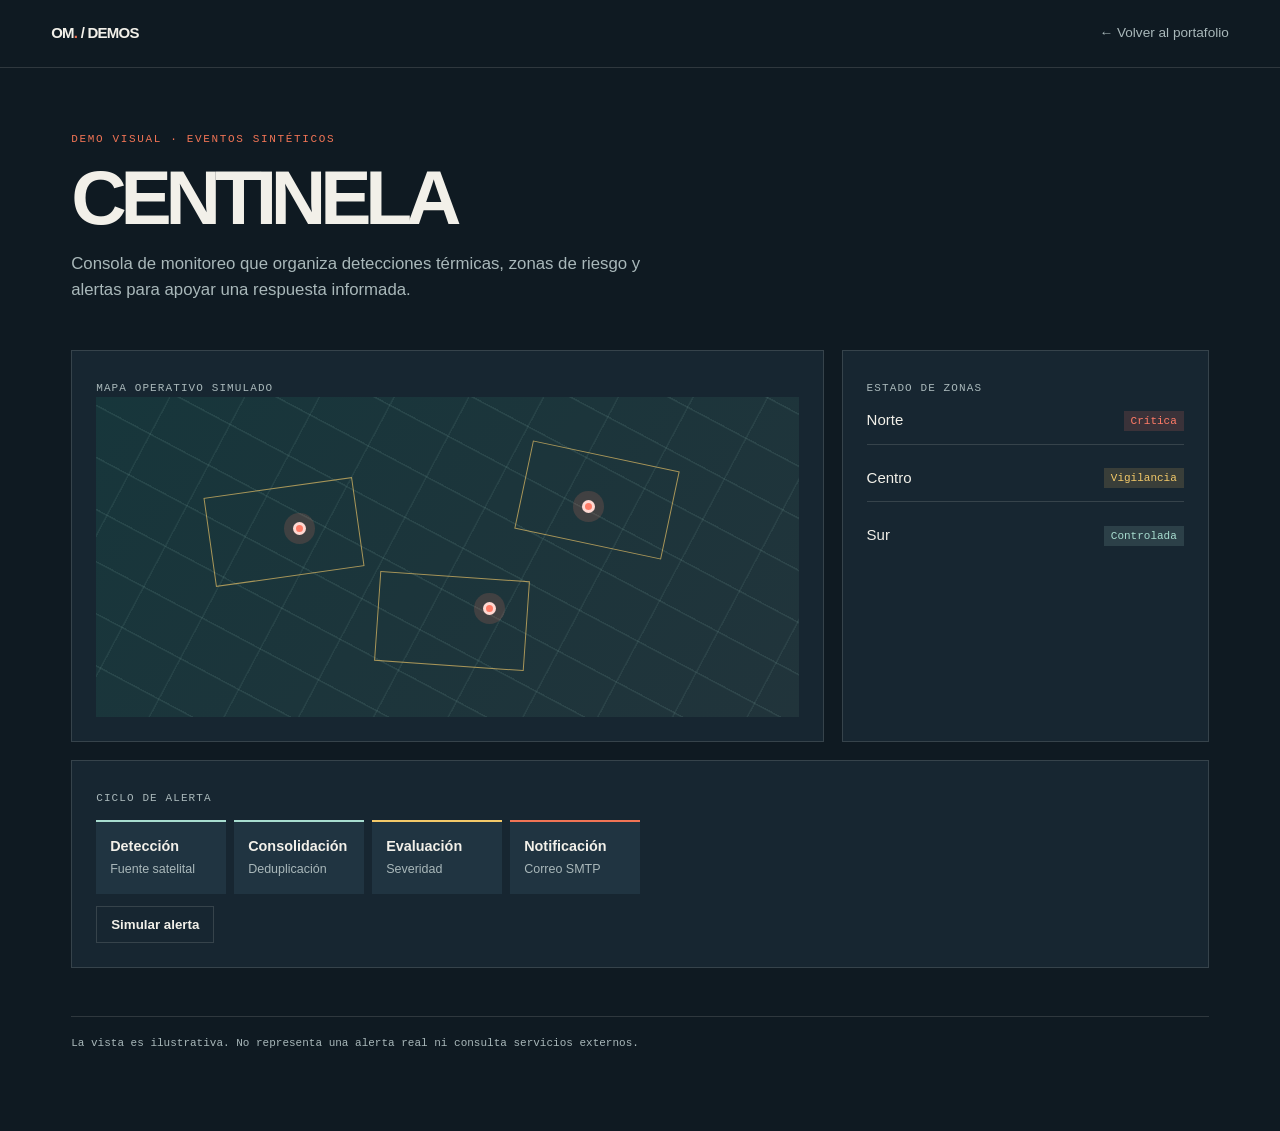
==== demos/centinela/index.html @ aed16ae1 "Add safe visual project demos" ====
<!doctype html><html lang="es"><head><meta charset="utf-8"><meta name="viewport" content="width=device-width,initial-scale=1"><title>CENTINELA | Demo visual</title><link rel="stylesheet" href="../demo.css"></head><body><div class="demo-shell"><header class="demo-top"><a class="demo-brand" href="../../index.html">OM<span>.</span> / DEMOS</a><a class="demo-back" href="../../index.html">← Volver al portafolio</a></header><main class="demo-main"><p class="demo-kicker">Demo visual · eventos sintéticos</p><h1 class="demo-title">CENTINELA</h1><p class="demo-intro">Consola de monitoreo que organiza detecciones térmicas, zonas de riesgo y alertas para apoyar una respuesta informada.</p><div class="demo-grid"><section class="demo-panel span-8"><span class="panel-label">Mapa operativo simulado</span><div class="map-sim"><div class="zone one"></div><div class="zone two"></div><div class="zone three"></div><i class="marker a"></i><i class="marker b"></i><i class="marker c"></i></div></section><section class="demo-panel span-4"><span class="panel-label">Estado de zonas</span><div class="list"><div class="list-row"><span>Norte</span><span class="badge danger">Crítica</span></div><div class="list-row"><span>Centro</span><span class="badge warn">Vigilancia</span></div><div class="list-row"><span>Sur</span><span class="badge">Controlada</span></div></div></section><section class="demo-panel span-12"><span class="panel-label">Ciclo de alerta</span><div class="pipeline"><div class="step"><strong>Detección</strong><small>Fuente satelital</small></div><div class="step"><strong>Consolidación</strong><small>Deduplicación</small></div><div class="step"><strong>Evaluación</strong><small>Severidad</small></div><div class="step"><strong>Notificación</strong><small>Correo SMTP</small></div></div><button class="demo-button secondary" onclick="alert('Demo visual: se mostraría un evento sintético, sin consultar NASA FIRMS.')">Simular alerta</button></section></div><footer class="demo-footer">La vista es ilustrativa. No representa una alerta real ni consulta servicios externos.</footer></main></div></body></html>
---- demos/demo.css ----
:root{--navy:#0f1a22;--panel:#172631;--panel2:#203441;--paper:#f2f0e9;--muted:#a9b8ba;--line:rgba(242,240,233,.14);--coral:#f17455;--mint:#a8ddd0;--yellow:#f3c969;--danger:#ff7b67}*{box-sizing:border-box}body{margin:0;background:var(--navy);color:var(--paper);font:15px/1.5 "Segoe UI",Arial,sans-serif}a{color:inherit;text-decoration:none}.demo-shell{min-height:100vh}.demo-top{align-items:center;border-bottom:1px solid var(--line);display:flex;gap:24px;justify-content:space-between;padding:22px clamp(20px,4vw,60px)}.demo-brand{font-weight:800;letter-spacing:-.05em}.demo-brand span{color:var(--coral)}.demo-back{color:var(--muted);font-size:.85rem}.demo-back:hover{color:var(--paper)}.demo-main{margin:auto;max-width:1240px;padding:54px clamp(20px,4vw,60px) 80px}.demo-kicker{color:var(--coral);font:11px Consolas,monospace;letter-spacing:.15em;text-transform:uppercase}.demo-title{font-size:clamp(2.4rem,6vw,5.6rem);letter-spacing:-.08em;line-height:.95;margin:16px 0 18px;max-width:800px}.demo-intro{color:var(--muted);font-size:1.05rem;max-width:600px}.demo-grid{display:grid;gap:18px;grid-template-columns:repeat(12,1fr);margin-top:48px}.demo-panel{background:var(--panel);border:1px solid var(--line);padding:24px}.span-4{grid-column:span 4}.span-5{grid-column:span 5}.span-7{grid-column:span 7}.span-8{grid-column:span 8}.span-12{grid-column:span 12}.panel-label{color:var(--muted);font:11px Consolas,monospace;letter-spacing:.1em;text-transform:uppercase}.panel-title{font-size:1.4rem;letter-spacing:-.04em;margin:8px 0 20px}.stat-row{display:flex;gap:12px;margin-top:20px}.stat{background:var(--panel2);flex:1;padding:16px}.stat strong{display:block;font-size:1.7rem;letter-spacing:-.06em}.stat small{color:var(--muted);font-size:.75rem}.list{display:grid;gap:10px}.list-row{align-items:center;border-bottom:1px solid var(--line);display:flex;gap:12px;justify-content:space-between;padding:12px 0}.list-row:last-child{border-bottom:0}.muted{color:var(--muted)}.badge{background:rgba(168,221,208,.14);color:var(--mint);font:11px Consolas,monospace;padding:4px 7px}.badge.warn{background:rgba(243,201,105,.15);color:var(--yellow)}.badge.danger{background:rgba(255,123,103,.15);color:var(--danger)}.demo-button{background:var(--coral);border:0;color:var(--navy);cursor:pointer;font-weight:800;padding:10px 14px}.demo-button.secondary{background:transparent;border:1px solid var(--line);color:var(--paper)}.demo-button:hover{filter:brightness(1.1)}.demo-footer{border-top:1px solid var(--line);color:var(--muted);font:11px Consolas,monospace;margin-top:48px;padding-top:20px}.map-sim{background:linear-gradient(135deg,#17363b,#21343b);min-height:320px;overflow:hidden;position:relative}.map-sim:before{background:repeating-linear-gradient(28deg,transparent 0 44px,rgba(168,221,208,.1) 45px 46px),repeating-linear-gradient(118deg,transparent 0 64px,rgba(168,221,208,.08) 65px 66px);content:"";inset:0;position:absolute}.zone{border:1px solid rgba(243,201,105,.65);height:90px;position:absolute;width:150px}.zone.one{left:16%;top:28%;transform:rotate(-8deg)}.zone.two{right:18%;top:18%;transform:rotate(12deg)}.zone.three{bottom:16%;left:40%;transform:rotate(4deg)}.marker{background:var(--danger);border:3px solid rgba(255,255,255,.7);border-radius:50%;box-shadow:0 0 0 9px rgba(255,123,103,.16);height:13px;position:absolute;width:13px}.marker.a{left:28%;top:39%}.marker.b{right:29%;top:32%}.marker.c{left:55%;top:64%}.table{border-collapse:collapse;width:100%}.table td,.table th{border-bottom:1px solid var(--line);padding:12px 8px;text-align:left}.table th{color:var(--muted);font:11px Consolas,monospace;text-transform:uppercase}.pipeline{display:flex;gap:8px;overflow:auto;padding:12px 0}.step{background:var(--panel2);border-top:2px solid var(--mint);min-width:130px;padding:14px}.step:nth-child(3){border-color:var(--yellow)}.step:nth-child(4){border-color:var(--coral)}.step strong{display:block;font-size:.9rem}.step small{color:var(--muted)}.reel-preview{align-items:center;background:#342941;display:flex;justify-content:center;min-height:320px}.reel-frame{background:linear-gradient(145deg,#f17455,#f3c969);color:var(--navy);height:250px;padding:22px;position:relative;width:145px}.reel-frame:after{border:1px solid rgba(15,26,34,.4);content:"";inset:10px;position:absolute}.reel-frame strong{bottom:28px;font-size:1.15rem;left:18px;line-height:1;position:absolute;right:18px;z-index:1}.reel-frame span{font:10px Consolas,monospace;position:relative;z-index:1}@media(max-width:800px){.demo-grid{display:block}.demo-panel{margin-bottom:18px}.stat-row{flex-wrap:wrap}.stat{min-width:42%}.demo-top{padding:18px 20px}}
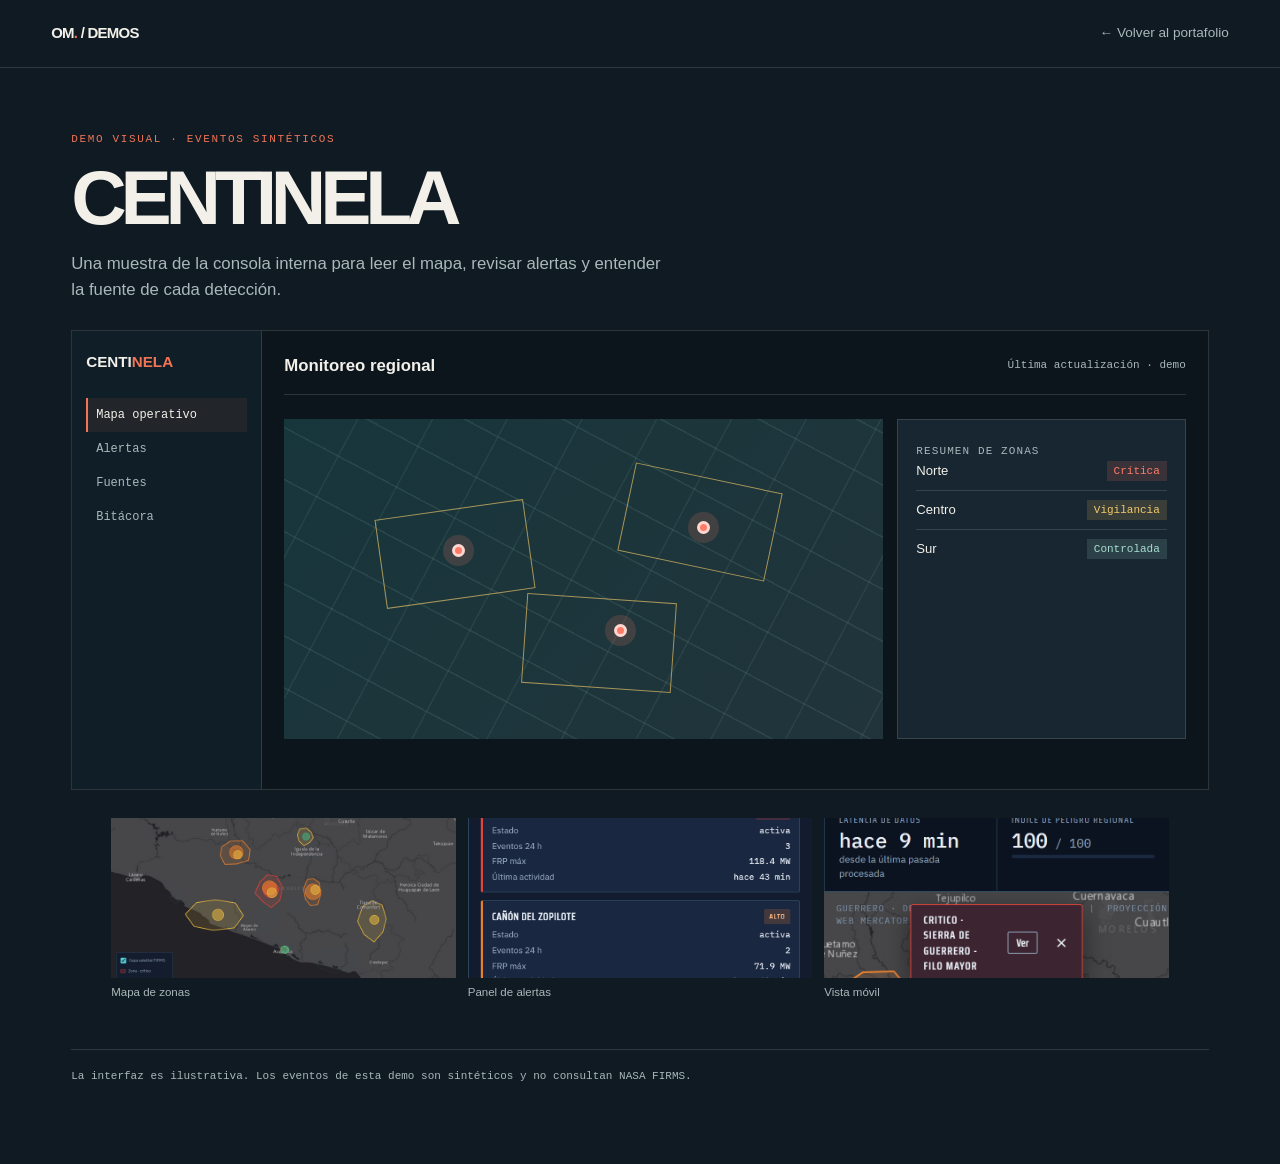
==== commit 1fdc0be0: "Add interactive visual project demos" ====
--- a/demos/centinela/index.html
+++ b/demos/centinela/index.html
@@ -1 +1 @@
-<!doctype html><html lang="es"><head><meta charset="utf-8"><meta name="viewport" content="width=device-width,initial-scale=1"><title>CENTINELA | Demo visual</title><link rel="stylesheet" href="../demo.css"></head><body><div class="demo-shell"><header class="demo-top"><a class="demo-brand" href="../../index.html">OM<span>.</span> / DEMOS</a><a class="demo-back" href="../../index.html">← Volver al portafolio</a></header><main class="demo-main"><p class="demo-kicker">Demo visual · eventos sintéticos</p><h1 class="demo-title">CENTINELA</h1><p class="demo-intro">Consola de monitoreo que organiza detecciones térmicas, zonas de riesgo y alertas para apoyar una respuesta informada.</p><div class="demo-grid"><section class="demo-panel span-8"><span class="panel-label">Mapa operativo simulado</span><div class="map-sim"><div class="zone one"></div><div class="zone two"></div><div class="zone three"></div><i class="marker a"></i><i class="marker b"></i><i class="marker c"></i></div></section><section class="demo-panel span-4"><span class="panel-label">Estado de zonas</span><div class="list"><div class="list-row"><span>Norte</span><span class="badge danger">Crítica</span></div><div class="list-row"><span>Centro</span><span class="badge warn">Vigilancia</span></div><div class="list-row"><span>Sur</span><span class="badge">Controlada</span></div></div></section><section class="demo-panel span-12"><span class="panel-label">Ciclo de alerta</span><div class="pipeline"><div class="step"><strong>Detección</strong><small>Fuente satelital</small></div><div class="step"><strong>Consolidación</strong><small>Deduplicación</small></div><div class="step"><strong>Evaluación</strong><small>Severidad</small></div><div class="step"><strong>Notificación</strong><small>Correo SMTP</small></div></div><button class="demo-button secondary" onclick="alert('Demo visual: se mostraría un evento sintético, sin consultar NASA FIRMS.')">Simular alerta</button></section></div><footer class="demo-footer">La vista es ilustrativa. No representa una alerta real ni consulta servicios externos.</footer></main></div></body></html>
+<!doctype html><html lang="es"><head><meta charset="utf-8"><meta name="viewport" content="width=device-width,initial-scale=1"><title>CENTINELA | Demo visual</title><link rel="stylesheet" href="../demo.css"><link rel="stylesheet" href="../internal.css"></head><body><div class="demo-shell"><header class="demo-top"><a class="demo-brand" href="../../index.html">OM<span>.</span> / DEMOS</a><a class="demo-back" href="../../index.html">← Volver al portafolio</a></header><main class="demo-main"><p class="demo-kicker">Demo visual · eventos sintéticos</p><h1 class="demo-title">CENTINELA</h1><p class="demo-intro">Una muestra de la consola interna para leer el mapa, revisar alertas y entender la fuente de cada detección.</p><div class="screen-shell"><aside class="screen-nav"><strong>CENTI<span>NELA</span></strong><button class="active" data-view="mapa">Mapa operativo</button><button data-view="alertas">Alertas</button><button data-view="fuentes">Fuentes</button><button data-view="bitacora">Bitácora</button></aside><section class="screen-content"><div class="screen-top"><h3>Monitoreo regional</h3><small>Última actualización · demo</small></div><div class="screen-view active" data-screen="mapa"><div class="screen-columns"><div class="map-sim"><div class="zone one"></div><div class="zone two"></div><div class="zone three"></div><i class="marker a"></i><i class="marker b"></i><i class="marker c"></i></div><div class="screen-box"><span class="panel-label">Resumen de zonas</span><div class="screen-list"><div><span>Norte</span><span class="badge danger">Crítica</span></div><div><span>Centro</span><span class="badge warn">Vigilancia</span></div><div><span>Sur</span><span class="badge">Controlada</span></div></div></div></div></div><div class="screen-view" data-screen="alertas"><div class="screen-box"><span class="panel-label">Ciclo de vida</span><h4>Alertas recientes</h4><table class="screen-table"><tr><th>Zona</th><th>Severidad</th><th>Estado</th><th>Edad</th></tr><tr><td>Norte</td><td>87 / 100</td><td><span class="badge danger">Activa</span></td><td>18 min</td></tr><tr><td>Centro</td><td>42 / 100</td><td><span class="badge warn">Vigilancia</span></td><td>41 min</td></tr><tr><td>Sur</td><td>21 / 100</td><td><span class="badge">Controlada</span></td><td>6 h</td></tr></table></div></div><div class="screen-view" data-screen="fuentes"><div class="screen-box"><span class="panel-label">Ingesta simulada</span><h4>Fuentes satelitales</h4><div class="mini-grid"><div class="mini-card mint"><span class="panel-label">VIIRS</span><strong>18</strong><p>detecciones</p></div><div class="mini-card accent"><span class="panel-label">MODIS</span><strong>07</strong><p>detecciones</p></div><div class="mini-card yellow"><span class="panel-label">Latencia</span><strong>3 h</strong><p>referencia típica</p></div></div></div></div><div class="screen-view" data-screen="bitacora"><div class="screen-box"><span class="panel-label">Trazabilidad</span><h4>Eventos de operación</h4><div class="screen-list"><div><span>Ingesta completada</span><span class="muted">hace 8 min</span></div><div><span>Alerta alta notificada</span><span class="muted">hace 18 min</span></div><div><span>Zona actualizada</span><span class="muted">hace 41 min</span></div></div></div></div></section></div><figure class="gallery"><div><img src="../../assets/capturas/mapa-zonas.png" alt="Captura pública del mapa de zonas"><figcaption>Mapa de zonas</figcaption></div><div><img src="../../assets/capturas/panel-alertas.png" alt="Captura pública del panel de alertas"><figcaption>Panel de alertas</figcaption></div><div><img src="../../assets/capturas/movil.png" alt="Captura pública de la vista móvil"><figcaption>Vista móvil</figcaption></div></figure><footer class="demo-footer">La interfaz es ilustrativa. Los eventos de esta demo son sintéticos y no consultan NASA FIRMS.</footer></main></div><script src="../demo-ui.js"></script></body></html>
--- a/demos/internal.css
+++ b/demos/internal.css
@@ -0,0 +1 @@
+.screen-shell{background:#0c151c;border:1px solid var(--line);display:grid;grid-template-columns:190px minmax(0,1fr);margin-top:28px;min-height:460px;overflow:hidden}.screen-nav{background:#101e27;border-right:1px solid var(--line);padding:20px 14px}.screen-nav strong{display:block;font-size:.95rem;margin-bottom:24px}.screen-nav strong span{color:var(--coral)}.screen-nav button{background:transparent;border:0;border-left:2px solid transparent;color:var(--muted);cursor:pointer;display:block;font:12px Consolas,monospace;padding:10px 8px;text-align:left;width:100%}.screen-nav button:hover,.screen-nav button.active{background:rgba(241,116,85,.08);border-left-color:var(--coral);color:var(--paper)}.screen-content{padding:22px}.screen-top{align-items:center;border-bottom:1px solid var(--line);display:flex;justify-content:space-between;padding-bottom:16px}.screen-top h3{font-size:1.05rem;margin:0}.screen-top small{color:var(--muted);font:11px Consolas,monospace}.screen-view{display:none;padding-top:24px}.screen-view.active{display:block}.mini-grid{display:grid;gap:12px;grid-template-columns:repeat(3,1fr)}.mini-card{background:var(--panel);border:1px solid var(--line);padding:17px}.mini-card strong{display:block;font-size:1.55rem;letter-spacing:-.06em;margin-top:5px}.mini-card p{color:var(--muted);font-size:.75rem;margin:4px 0 0}.mini-card.accent{border-top:2px solid var(--coral)}.mini-card.mint{border-top:2px solid var(--mint)}.mini-card.yellow{border-top:2px solid var(--yellow)}.screen-columns{display:grid;gap:14px;grid-template-columns:1.35fr .65fr}.screen-box{background:var(--panel);border:1px solid var(--line);padding:18px}.screen-box h4{font-size:.98rem;margin:0 0 14px}.screen-list{display:grid;gap:9px}.screen-list div{align-items:center;border-bottom:1px solid var(--line);display:flex;font-size:.82rem;justify-content:space-between;padding-bottom:9px}.screen-list div:last-child{border-bottom:0;padding-bottom:0}.screen-table{border-collapse:collapse;font-size:.78rem;width:100%}.screen-table td,.screen-table th{border-bottom:1px solid var(--line);padding:10px 5px;text-align:left}.screen-table th{color:var(--muted);font:10px Consolas,monospace;text-transform:uppercase}.form-sim{display:grid;gap:12px;grid-template-columns:1fr 1fr}.field{background:#0f1a22;border:1px solid var(--line);color:var(--muted);padding:12px}.field.full{grid-column:1/-1}.receipt{background:#f2f0e9;color:#101820;margin:auto;max-width:320px;padding:24px}.receipt h4{border-bottom:1px solid #101820;font-size:1rem;margin:0 0 14px;padding-bottom:10px}.receipt p{font-size:.73rem;margin:6px 0}.receipt .total{border-top:1px solid #101820;font-weight:800;margin-top:18px;padding-top:10px}.gallery{display:grid;gap:12px;grid-template-columns:repeat(3,1fr);margin-top:28px}.gallery img{display:block;height:160px;object-fit:cover;width:100%}.gallery figcaption{color:var(--muted);font-size:.72rem;margin-top:6px}.timeline{display:grid;gap:8px}.timeline-row{align-items:center;background:var(--panel2);display:grid;gap:12px;grid-template-columns:90px 1fr 90px;padding:12px}.timeline-row span{color:var(--muted);font:11px Consolas,monospace}.progress{background:#0e181f;height:8px}.progress i{background:var(--coral);display:block;height:100%;width:76%}@media(max-width:800px){.screen-shell{display:block}.screen-nav{border-bottom:1px solid var(--line);border-right:0;display:flex;gap:4px;overflow:auto}.screen-nav strong{display:none}.screen-nav button{min-width:max-content}.screen-content{padding:16px}.mini-grid,.screen-columns,.form-sim,.gallery{grid-template-columns:1fr}.field.full{grid-column:auto}.timeline-row{grid-template-columns:1fr}.screen-view{padding-top:18px}}
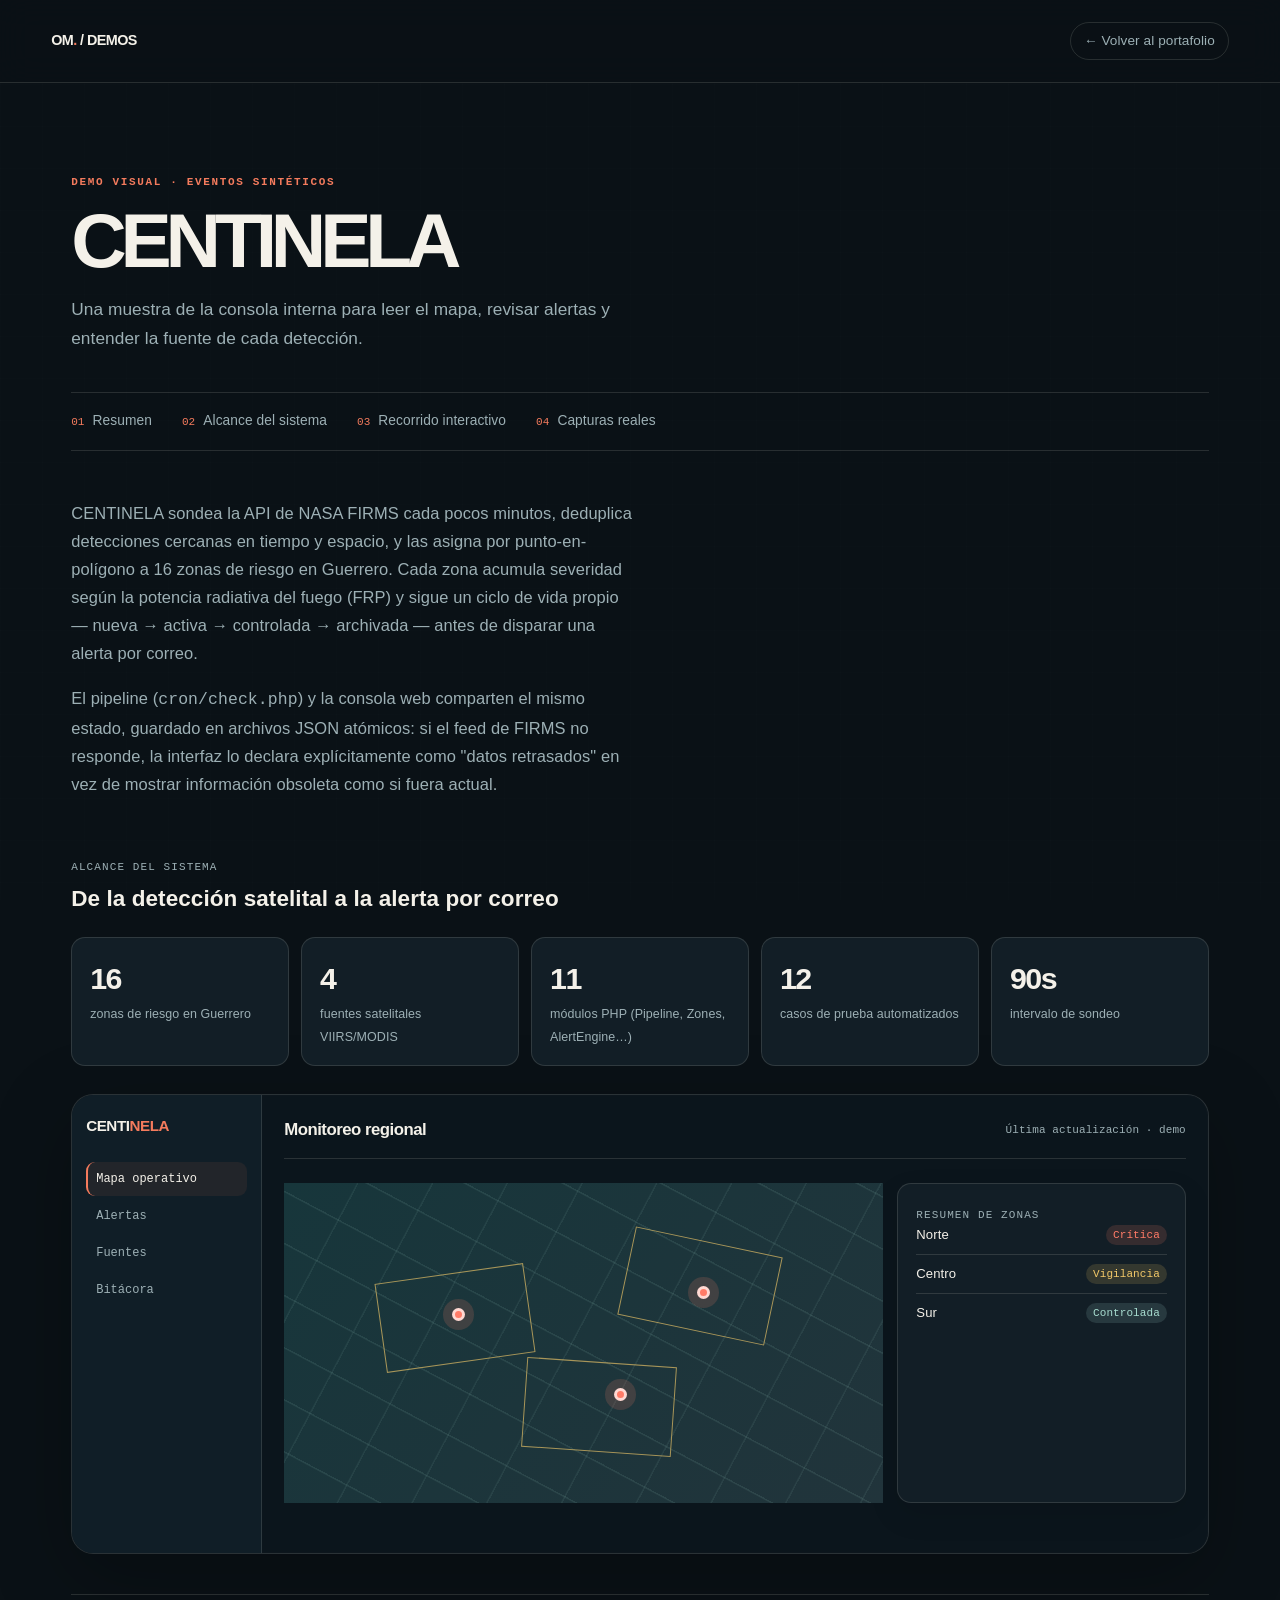
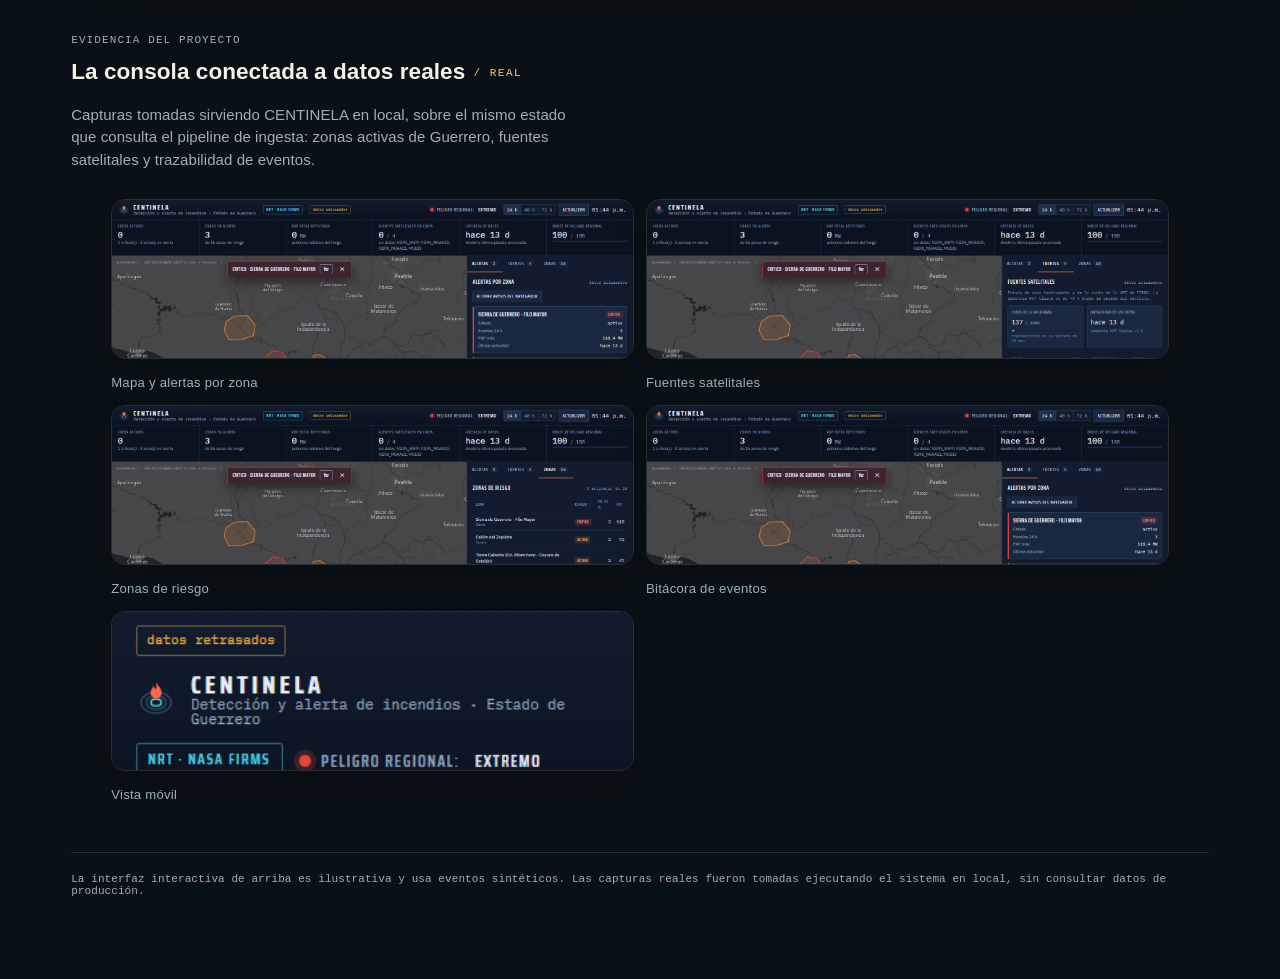
==== commit 8ba993e4: "Agrega capturas reales, indices y alcance a las demos Capturas reales de UTyPCB, Control de pagos y " ====
--- a/demos/centinela/index.html
+++ b/demos/centinela/index.html
@@ -1 +1,39 @@
-<!doctype html><html lang="es"><head><meta charset="utf-8"><meta name="viewport" content="width=device-width,initial-scale=1"><title>CENTINELA | Demo visual</title><link rel="stylesheet" href="../demo.css"><link rel="stylesheet" href="../internal.css"></head><body><div class="demo-shell"><header class="demo-top"><a class="demo-brand" href="../../index.html">OM<span>.</span> / DEMOS</a><a class="demo-back" href="../../index.html">← Volver al portafolio</a></header><main class="demo-main"><p class="demo-kicker">Demo visual · eventos sintéticos</p><h1 class="demo-title">CENTINELA</h1><p class="demo-intro">Una muestra de la consola interna para leer el mapa, revisar alertas y entender la fuente de cada detección.</p><div class="screen-shell"><aside class="screen-nav"><strong>CENTI<span>NELA</span></strong><button class="active" data-view="mapa">Mapa operativo</button><button data-view="alertas">Alertas</button><button data-view="fuentes">Fuentes</button><button data-view="bitacora">Bitácora</button></aside><section class="screen-content"><div class="screen-top"><h3>Monitoreo regional</h3><small>Última actualización · demo</small></div><div class="screen-view active" data-screen="mapa"><div class="screen-columns"><div class="map-sim"><div class="zone one"></div><div class="zone two"></div><div class="zone three"></div><i class="marker a"></i><i class="marker b"></i><i class="marker c"></i></div><div class="screen-box"><span class="panel-label">Resumen de zonas</span><div class="screen-list"><div><span>Norte</span><span class="badge danger">Crítica</span></div><div><span>Centro</span><span class="badge warn">Vigilancia</span></div><div><span>Sur</span><span class="badge">Controlada</span></div></div></div></div></div><div class="screen-view" data-screen="alertas"><div class="screen-box"><span class="panel-label">Ciclo de vida</span><h4>Alertas recientes</h4><table class="screen-table"><tr><th>Zona</th><th>Severidad</th><th>Estado</th><th>Edad</th></tr><tr><td>Norte</td><td>87 / 100</td><td><span class="badge danger">Activa</span></td><td>18 min</td></tr><tr><td>Centro</td><td>42 / 100</td><td><span class="badge warn">Vigilancia</span></td><td>41 min</td></tr><tr><td>Sur</td><td>21 / 100</td><td><span class="badge">Controlada</span></td><td>6 h</td></tr></table></div></div><div class="screen-view" data-screen="fuentes"><div class="screen-box"><span class="panel-label">Ingesta simulada</span><h4>Fuentes satelitales</h4><div class="mini-grid"><div class="mini-card mint"><span class="panel-label">VIIRS</span><strong>18</strong><p>detecciones</p></div><div class="mini-card accent"><span class="panel-label">MODIS</span><strong>07</strong><p>detecciones</p></div><div class="mini-card yellow"><span class="panel-label">Latencia</span><strong>3 h</strong><p>referencia típica</p></div></div></div></div><div class="screen-view" data-screen="bitacora"><div class="screen-box"><span class="panel-label">Trazabilidad</span><h4>Eventos de operación</h4><div class="screen-list"><div><span>Ingesta completada</span><span class="muted">hace 8 min</span></div><div><span>Alerta alta notificada</span><span class="muted">hace 18 min</span></div><div><span>Zona actualizada</span><span class="muted">hace 41 min</span></div></div></div></div></section></div><figure class="gallery"><div><img src="../../assets/capturas/mapa-zonas.png" alt="Captura pública del mapa de zonas"><figcaption>Mapa de zonas</figcaption></div><div><img src="../../assets/capturas/panel-alertas.png" alt="Captura pública del panel de alertas"><figcaption>Panel de alertas</figcaption></div><div><img src="../../assets/capturas/movil.png" alt="Captura pública de la vista móvil"><figcaption>Vista móvil</figcaption></div></figure><footer class="demo-footer">La interfaz es ilustrativa. Los eventos de esta demo son sintéticos y no consultan NASA FIRMS.</footer></main></div><script src="../demo-ui.js"></script></body></html>
+<!doctype html><html lang="es"><head><meta charset="utf-8"><meta name="viewport" content="width=device-width,initial-scale=1"><title>CENTINELA | Demo visual</title><link rel="stylesheet" href="../demo.css"><link rel="stylesheet" href="../internal.css"></head><body><div class="demo-shell"><header class="demo-top"><a class="demo-brand" href="../../index.html">OM<span>.</span> / DEMOS</a><a class="demo-back" href="../../index.html">← Volver al portafolio</a></header><main class="demo-main"><p class="demo-kicker">Demo visual · eventos sintéticos</p><h1 class="demo-title">CENTINELA</h1><p class="demo-intro">Una muestra de la consola interna para leer el mapa, revisar alertas y entender la fuente de cada detección.</p>
+
+<nav class="toc" aria-label="Contenido de esta demo">
+  <a href="#resumen"><span>01</span>Resumen</a>
+  <a href="#alcance"><span>02</span>Alcance del sistema</a>
+  <a href="#interactivo"><span>03</span>Recorrido interactivo</a>
+  <a href="#capturas-reales"><span>04</span>Capturas reales</a>
+</nav>
+
+<section id="resumen" class="brief-section">
+  <p>CENTINELA sondea la API de NASA FIRMS cada pocos minutos, deduplica detecciones cercanas en tiempo y espacio, y las asigna por punto-en-polígono a 16 zonas de riesgo en Guerrero. Cada zona acumula severidad según la potencia radiativa del fuego (FRP) y sigue un ciclo de vida propio — nueva → activa → controlada → archivada — antes de disparar una alerta por correo.</p>
+  <p>El pipeline (<code>cron/check.php</code>) y la consola web comparten el mismo estado, guardado en archivos JSON atómicos: si el feed de FIRMS no responde, la interfaz lo declara explícitamente como "datos retrasados" en vez de mostrar información obsoleta como si fuera actual.</p>
+</section>
+
+<section id="alcance" class="scale-section">
+  <div class="evidence-heading"><span class="panel-label">Alcance del sistema</span><h2>De la detección satelital a la alerta por correo</h2></div>
+  <div class="scale-grid">
+    <div class="stat"><strong>16</strong><small>zonas de riesgo en Guerrero</small></div>
+    <div class="stat"><strong>4</strong><small>fuentes satelitales VIIRS/MODIS</small></div>
+    <div class="stat"><strong>11</strong><small>módulos PHP (Pipeline, Zones, AlertEngine…)</small></div>
+    <div class="stat"><strong>12</strong><small>casos de prueba automatizados</small></div>
+    <div class="stat"><strong>90s</strong><small>intervalo de sondeo</small></div>
+  </div>
+</section>
+
+<section id="interactivo"><div class="screen-shell"><aside class="screen-nav"><strong>CENTI<span>NELA</span></strong><button class="active" data-view="mapa">Mapa operativo</button><button data-view="alertas">Alertas</button><button data-view="fuentes">Fuentes</button><button data-view="bitacora">Bitácora</button></aside><section class="screen-content"><div class="screen-top"><h3>Monitoreo regional</h3><small>Última actualización · demo</small></div><div class="screen-view active" data-screen="mapa"><div class="screen-columns"><div class="map-sim"><div class="zone one"></div><div class="zone two"></div><div class="zone three"></div><i class="marker a"></i><i class="marker b"></i><i class="marker c"></i></div><div class="screen-box"><span class="panel-label">Resumen de zonas</span><div class="screen-list"><div><span>Norte</span><span class="badge danger">Crítica</span></div><div><span>Centro</span><span class="badge warn">Vigilancia</span></div><div><span>Sur</span><span class="badge">Controlada</span></div></div></div></div></div><div class="screen-view" data-screen="alertas"><div class="screen-box"><span class="panel-label">Ciclo de vida</span><h4>Alertas recientes</h4><table class="screen-table"><tr><th>Zona</th><th>Severidad</th><th>Estado</th><th>Edad</th></tr><tr><td>Norte</td><td>87 / 100</td><td><span class="badge danger">Activa</span></td><td>18 min</td></tr><tr><td>Centro</td><td>42 / 100</td><td><span class="badge warn">Vigilancia</span></td><td>41 min</td></tr><tr><td>Sur</td><td>21 / 100</td><td><span class="badge">Controlada</span></td><td>6 h</td></tr></table></div></div><div class="screen-view" data-screen="fuentes"><div class="screen-box"><span class="panel-label">Ingesta simulada</span><h4>Fuentes satelitales</h4><div class="mini-grid"><div class="mini-card mint"><span class="panel-label">VIIRS</span><strong>18</strong><p>detecciones</p></div><div class="mini-card accent"><span class="panel-label">MODIS</span><strong>07</strong><p>detecciones</p></div><div class="mini-card yellow"><span class="panel-label">Latencia</span><strong>3 h</strong><p>referencia típica</p></div></div></div></div><div class="screen-view" data-screen="bitacora"><div class="screen-box"><span class="panel-label">Trazabilidad</span><h4>Eventos de operación</h4><div class="screen-list"><div><span>Ingesta completada</span><span class="muted">hace 8 min</span></div><div><span>Alerta alta notificada</span><span class="muted">hace 18 min</span></div><div><span>Zona actualizada</span><span class="muted">hace 41 min</span></div></div></div></div></section></div></section>
+
+<section id="capturas-reales" class="evidence-section real-evidence">
+  <div class="evidence-heading"><span class="panel-label">Evidencia del proyecto</span><h2>La consola conectada a datos reales</h2><p>Capturas tomadas sirviendo CENTINELA en local, sobre el mismo estado que consulta el pipeline de ingesta: zonas activas de Guerrero, fuentes satelitales y trazabilidad de eventos.</p></div>
+  <figure class="gallery gallery-wide">
+    <div><img src="../../assets/capturas/centinela-real/01-mapa-alertas.png" alt="Mapa operativo real con zonas activas en Guerrero"><figcaption>Mapa y alertas por zona</figcaption></div>
+    <div><img src="../../assets/capturas/centinela-real/02-fuentes.png" alt="Estado real de las fuentes satelitales VIIRS y MODIS"><figcaption>Fuentes satelitales</figcaption></div>
+    <div><img src="../../assets/capturas/centinela-real/03-zonas.png" alt="Listado real de las 16 zonas de riesgo"><figcaption>Zonas de riesgo</figcaption></div>
+    <div><img src="../../assets/capturas/centinela-real/04-bitacora.png" alt="Bitácora real de eventos del sistema"><figcaption>Bitácora de eventos</figcaption></div>
+    <div><img src="../../assets/capturas/centinela-real/05-movil.png" alt="Vista móvil real de CENTINELA"><figcaption>Vista móvil</figcaption></div>
+  </figure>
+</section>
+
+<footer class="demo-footer">La interfaz interactiva de arriba es ilustrativa y usa eventos sintéticos. Las capturas reales fueron tomadas ejecutando el sistema en local, sin consultar datos de producción.</footer></main></div><script src="../demo-ui.js"></script></body></html>
--- a/demos/demo.css
+++ b/demos/demo.css
@@ -1 +1,113 @@
 :root{--navy:#0f1a22;--panel:#172631;--panel2:#203441;--paper:#f2f0e9;--muted:#a9b8ba;--line:rgba(242,240,233,.14);--coral:#f17455;--mint:#a8ddd0;--yellow:#f3c969;--danger:#ff7b67}*{box-sizing:border-box}body{margin:0;background:var(--navy);color:var(--paper);font:15px/1.5 "Segoe UI",Arial,sans-serif}a{color:inherit;text-decoration:none}.demo-shell{min-height:100vh}.demo-top{align-items:center;border-bottom:1px solid var(--line);display:flex;gap:24px;justify-content:space-between;padding:22px clamp(20px,4vw,60px)}.demo-brand{font-weight:800;letter-spacing:-.05em}.demo-brand span{color:var(--coral)}.demo-back{color:var(--muted);font-size:.85rem}.demo-back:hover{color:var(--paper)}.demo-main{margin:auto;max-width:1240px;padding:54px clamp(20px,4vw,60px) 80px}.demo-kicker{color:var(--coral);font:11px Consolas,monospace;letter-spacing:.15em;text-transform:uppercase}.demo-title{font-size:clamp(2.4rem,6vw,5.6rem);letter-spacing:-.08em;line-height:.95;margin:16px 0 18px;max-width:800px}.demo-intro{color:var(--muted);font-size:1.05rem;max-width:600px}.demo-grid{display:grid;gap:18px;grid-template-columns:repeat(12,1fr);margin-top:48px}.demo-panel{background:var(--panel);border:1px solid var(--line);padding:24px}.span-4{grid-column:span 4}.span-5{grid-column:span 5}.span-7{grid-column:span 7}.span-8{grid-column:span 8}.span-12{grid-column:span 12}.panel-label{color:var(--muted);font:11px Consolas,monospace;letter-spacing:.1em;text-transform:uppercase}.panel-title{font-size:1.4rem;letter-spacing:-.04em;margin:8px 0 20px}.stat-row{display:flex;gap:12px;margin-top:20px}.stat{background:var(--panel2);flex:1;padding:16px}.stat strong{display:block;font-size:1.7rem;letter-spacing:-.06em}.stat small{color:var(--muted);font-size:.75rem}.list{display:grid;gap:10px}.list-row{align-items:center;border-bottom:1px solid var(--line);display:flex;gap:12px;justify-content:space-between;padding:12px 0}.list-row:last-child{border-bottom:0}.muted{color:var(--muted)}.badge{background:rgba(168,221,208,.14);color:var(--mint);font:11px Consolas,monospace;padding:4px 7px}.badge.warn{background:rgba(243,201,105,.15);color:var(--yellow)}.badge.danger{background:rgba(255,123,103,.15);color:var(--danger)}.demo-button{background:var(--coral);border:0;color:var(--navy);cursor:pointer;font-weight:800;padding:10px 14px}.demo-button.secondary{background:transparent;border:1px solid var(--line);color:var(--paper)}.demo-button:hover{filter:brightness(1.1)}.demo-footer{border-top:1px solid var(--line);color:var(--muted);font:11px Consolas,monospace;margin-top:48px;padding-top:20px}.map-sim{background:linear-gradient(135deg,#17363b,#21343b);min-height:320px;overflow:hidden;position:relative}.map-sim:before{background:repeating-linear-gradient(28deg,transparent 0 44px,rgba(168,221,208,.1) 45px 46px),repeating-linear-gradient(118deg,transparent 0 64px,rgba(168,221,208,.08) 65px 66px);content:"";inset:0;position:absolute}.zone{border:1px solid rgba(243,201,105,.65);height:90px;position:absolute;width:150px}.zone.one{left:16%;top:28%;transform:rotate(-8deg)}.zone.two{right:18%;top:18%;transform:rotate(12deg)}.zone.three{bottom:16%;left:40%;transform:rotate(4deg)}.marker{background:var(--danger);border:3px solid rgba(255,255,255,.7);border-radius:50%;box-shadow:0 0 0 9px rgba(255,123,103,.16);height:13px;position:absolute;width:13px}.marker.a{left:28%;top:39%}.marker.b{right:29%;top:32%}.marker.c{left:55%;top:64%}.table{border-collapse:collapse;width:100%}.table td,.table th{border-bottom:1px solid var(--line);padding:12px 8px;text-align:left}.table th{color:var(--muted);font:11px Consolas,monospace;text-transform:uppercase}.pipeline{display:flex;gap:8px;overflow:auto;padding:12px 0}.step{background:var(--panel2);border-top:2px solid var(--mint);min-width:130px;padding:14px}.step:nth-child(3){border-color:var(--yellow)}.step:nth-child(4){border-color:var(--coral)}.step strong{display:block;font-size:.9rem}.step small{color:var(--muted)}.reel-preview{align-items:center;background:#342941;display:flex;justify-content:center;min-height:320px}.reel-frame{background:linear-gradient(145deg,#f17455,#f3c969);color:var(--navy);height:250px;padding:22px;position:relative;width:145px}.reel-frame:after{border:1px solid rgba(15,26,34,.4);content:"";inset:10px;position:absolute}.reel-frame strong{bottom:28px;font-size:1.15rem;left:18px;line-height:1;position:absolute;right:18px;z-index:1}.reel-frame span{font:10px Consolas,monospace;position:relative;z-index:1}@media(max-width:800px){.demo-grid{display:block}.demo-panel{margin-bottom:18px}.stat-row{flex-wrap:wrap}.stat{min-width:42%}.demo-top{padding:18px 20px}}
+
+/* Shared demo refresh: product-console feel, readable on desktop and mobile. */
+:root {
+  --navy: #0a1116;
+  --panel: #121e26;
+  --panel2: #182a33;
+  --paper: #f4f1e9;
+  --muted: #9db0b5;
+  --line: rgba(244,241,233,.13);
+  --line-strong: rgba(168,221,208,.3);
+  --coral: #f47b5d;
+  --mint: #a8ddd0;
+  --yellow: #f3c969;
+  --danger: #ff7b67;
+  --radius-lg: 22px;
+  --radius-md: 14px;
+}
+
+body {
+  background: var(--navy);
+  letter-spacing: .005em;
+}
+
+.demo-shell { position: relative; isolation: isolate; }
+.demo-shell::before {
+  background-image: linear-gradient(rgba(168,221,208,.035) 1px, transparent 1px), linear-gradient(90deg, rgba(168,221,208,.035) 1px, transparent 1px);
+  background-size: 42px 42px;
+  content: "";
+  inset: 0;
+  opacity: .35;
+  pointer-events: none;
+  position: fixed;
+  z-index: -1;
+}
+
+.demo-top {
+  background: rgba(10,17,22,.9);
+  backdrop-filter: blur(16px);
+  position: sticky;
+  top: 0;
+  z-index: 10;
+}
+.demo-brand { font-size: .9rem; letter-spacing: -.04em; }
+.demo-back { border: 1px solid var(--line); border-radius: 999px; padding: 8px 13px; transition: border-color .2s, color .2s, transform .2s; }
+.demo-back:hover { border-color: var(--line-strong); transform: translateY(-1px); }
+.demo-main { padding-top: clamp(42px, 7vw, 82px); }
+.demo-kicker { font-weight: 700; }
+.demo-title { max-width: 760px; text-wrap: balance; }
+.demo-intro { font-size: 1.08rem; line-height: 1.65; }
+
+.screen-shell {
+  border-color: var(--line-strong);
+  border-radius: var(--radius-lg);
+  box-shadow: 0 24px 80px rgba(0,0,0,.25), 0 0 0 1px rgba(255,255,255,.025) inset;
+}
+.screen-nav { padding: 24px 16px; }
+.screen-nav strong { letter-spacing: -.03em; }
+.screen-nav button { border-radius: 9px; margin: 3px 0; transition: background .2s, color .2s, transform .2s; }
+.screen-nav button:hover { transform: translateX(2px); }
+.screen-content { background: rgba(12,21,28,.72); }
+.screen-top { gap: 16px; }
+.screen-top h3 { letter-spacing: -.03em; }
+.screen-view.active { animation: view-enter .28s ease-out both; }
+.mini-card, .screen-box { border-radius: var(--radius-md); box-shadow: 0 12px 30px rgba(0,0,0,.1); }
+.mini-card strong { font-variant-numeric: tabular-nums; }
+.badge { border-radius: 999px; }
+.demo-button { border-radius: 9px; transition: transform .2s, filter .2s; }
+.demo-button:hover { transform: translateY(-1px); }
+.gallery { gap: 16px; }
+.gallery > div { min-width: 0; }
+.gallery img { border: 1px solid var(--line); border-radius: var(--radius-md); box-shadow: 0 14px 32px rgba(0,0,0,.18); transition: border-color .2s, transform .2s; }
+.gallery img:hover { border-color: var(--line-strong); transform: translateY(-3px); }
+.gallery figcaption { letter-spacing: .02em; }
+.evidence-section { margin-top: clamp(3rem, 8vw, 6rem); }
+.real-evidence { border-top-color: rgba(243,201,105,.3); }
+.real-evidence .evidence-heading h2::after { color: var(--yellow); content: "  /  REAL"; font: 11px Consolas, monospace; letter-spacing: .14em; vertical-align: middle; }
+.reel-output-gallery img { aspect-ratio: 9 / 16; object-fit: cover; }
+
+/* Índice de secciones + bloques de resumen/alcance añadidos a cada demo. */
+section[id] { scroll-margin-top: 90px; }
+
+.toc {
+  display: flex;
+  flex-wrap: wrap;
+  gap: 10px 30px;
+  margin-top: 40px;
+  padding: 18px 0;
+  border-top: 1px solid var(--line);
+  border-bottom: 1px solid var(--line);
+}
+.toc a { align-items: baseline; color: var(--muted); display: flex; font-size: .86rem; gap: 8px; transition: color .2s; }
+.toc a:hover { color: var(--paper); }
+.toc a span { color: var(--coral); font: 11px Consolas, monospace; }
+
+.brief-section { margin-top: 48px; max-width: 68ch; }
+.brief-section p { color: var(--muted); font-size: 1.03rem; line-height: 1.7; }
+.brief-section p + p { margin-top: 14px; }
+
+.scale-section { margin-top: 56px; }
+.scale-grid { display: grid; gap: 12px; grid-template-columns: repeat(auto-fit, minmax(148px, 1fr)); margin-top: 22px; }
+.scale-grid .stat { background: var(--panel); border: 1px solid var(--line); border-radius: var(--radius-md); padding: 18px; }
+.scale-grid .stat strong { display: block; font-size: 1.9rem; font-variant-numeric: tabular-nums; letter-spacing: -.05em; }
+.scale-grid .stat small { color: var(--muted); font-size: .78rem; }
+
+.evidence-note { color: var(--muted); font-size: .85rem; margin: 26px 0 10px; }
+.evidence-note:first-of-type { margin-top: 18px; }
+
+@media (max-width: 800px) { .toc { gap: 8px 20px; } }
+
+@keyframes view-enter { from { opacity: 0; transform: translateY(8px); } to { opacity: 1; transform: translateY(0); } }
+@media (prefers-reduced-motion: reduce) { *, *::before, *::after { animation-duration: .01ms !important; scroll-behavior: auto !important; transition-duration: .01ms !important; } }
+@media (max-width: 800px) { .demo-back { font-size: .72rem; padding: 7px 10px; } .screen-top { align-items: flex-start; flex-direction: column; } .screen-nav { padding: 12px; } }
--- a/demos/internal.css
+++ b/demos/internal.css
@@ -1 +1,15 @@
 .screen-shell{background:#0c151c;border:1px solid var(--line);display:grid;grid-template-columns:190px minmax(0,1fr);margin-top:28px;min-height:460px;overflow:hidden}.screen-nav{background:#101e27;border-right:1px solid var(--line);padding:20px 14px}.screen-nav strong{display:block;font-size:.95rem;margin-bottom:24px}.screen-nav strong span{color:var(--coral)}.screen-nav button{background:transparent;border:0;border-left:2px solid transparent;color:var(--muted);cursor:pointer;display:block;font:12px Consolas,monospace;padding:10px 8px;text-align:left;width:100%}.screen-nav button:hover,.screen-nav button.active{background:rgba(241,116,85,.08);border-left-color:var(--coral);color:var(--paper)}.screen-content{padding:22px}.screen-top{align-items:center;border-bottom:1px solid var(--line);display:flex;justify-content:space-between;padding-bottom:16px}.screen-top h3{font-size:1.05rem;margin:0}.screen-top small{color:var(--muted);font:11px Consolas,monospace}.screen-view{display:none;padding-top:24px}.screen-view.active{display:block}.mini-grid{display:grid;gap:12px;grid-template-columns:repeat(3,1fr)}.mini-card{background:var(--panel);border:1px solid var(--line);padding:17px}.mini-card strong{display:block;font-size:1.55rem;letter-spacing:-.06em;margin-top:5px}.mini-card p{color:var(--muted);font-size:.75rem;margin:4px 0 0}.mini-card.accent{border-top:2px solid var(--coral)}.mini-card.mint{border-top:2px solid var(--mint)}.mini-card.yellow{border-top:2px solid var(--yellow)}.screen-columns{display:grid;gap:14px;grid-template-columns:1.35fr .65fr}.screen-box{background:var(--panel);border:1px solid var(--line);padding:18px}.screen-box h4{font-size:.98rem;margin:0 0 14px}.screen-list{display:grid;gap:9px}.screen-list div{align-items:center;border-bottom:1px solid var(--line);display:flex;font-size:.82rem;justify-content:space-between;padding-bottom:9px}.screen-list div:last-child{border-bottom:0;padding-bottom:0}.screen-table{border-collapse:collapse;font-size:.78rem;width:100%}.screen-table td,.screen-table th{border-bottom:1px solid var(--line);padding:10px 5px;text-align:left}.screen-table th{color:var(--muted);font:10px Consolas,monospace;text-transform:uppercase}.form-sim{display:grid;gap:12px;grid-template-columns:1fr 1fr}.field{background:#0f1a22;border:1px solid var(--line);color:var(--muted);padding:12px}.field.full{grid-column:1/-1}.receipt{background:#f2f0e9;color:#101820;margin:auto;max-width:320px;padding:24px}.receipt h4{border-bottom:1px solid #101820;font-size:1rem;margin:0 0 14px;padding-bottom:10px}.receipt p{font-size:.73rem;margin:6px 0}.receipt .total{border-top:1px solid #101820;font-weight:800;margin-top:18px;padding-top:10px}.gallery{display:grid;gap:12px;grid-template-columns:repeat(3,1fr);margin-top:28px}.gallery img{display:block;height:160px;object-fit:cover;width:100%}.gallery figcaption{color:var(--muted);font-size:.72rem;margin-top:6px}.timeline{display:grid;gap:8px}.timeline-row{align-items:center;background:var(--panel2);display:grid;gap:12px;grid-template-columns:90px 1fr 90px;padding:12px}.timeline-row span{color:var(--muted);font:11px Consolas,monospace}.progress{background:#0e181f;height:8px}.progress i{background:var(--coral);display:block;height:100%;width:76%}@media(max-width:800px){.screen-shell{display:block}.screen-nav{border-bottom:1px solid var(--line);border-right:0;display:flex;gap:4px;overflow:auto}.screen-nav strong{display:none}.screen-nav button{min-width:max-content}.screen-content{padding:16px}.mini-grid,.screen-columns,.form-sim,.gallery{grid-template-columns:1fr}.field.full{grid-column:auto}.timeline-row{grid-template-columns:1fr}.screen-view{padding-top:18px}}
+
+.evidence-section {
+  margin-top: 2.5rem;
+  padding-top: 2rem;
+  border-top: 1px solid var(--line, rgba(255,255,255,.12));
+}
+
+.evidence-heading { margin-bottom: 1rem; }
+.evidence-heading h2 { margin: .35rem 0 .55rem; }
+.evidence-heading p { max-width: 60ch; color: var(--muted, #9aa6b2); }
+.gallery-wide { grid-template-columns: repeat(2, minmax(0, 1fr)); }
+.gallery-wide img { aspect-ratio: 16 / 10; object-fit: cover; object-position: top; }
+.gallery-wide figcaption { padding-top: .5rem; color: var(--muted, #9aa6b2); font-size: .82rem; }
+@media (max-width: 700px) { .gallery-wide { grid-template-columns: 1fr; } }
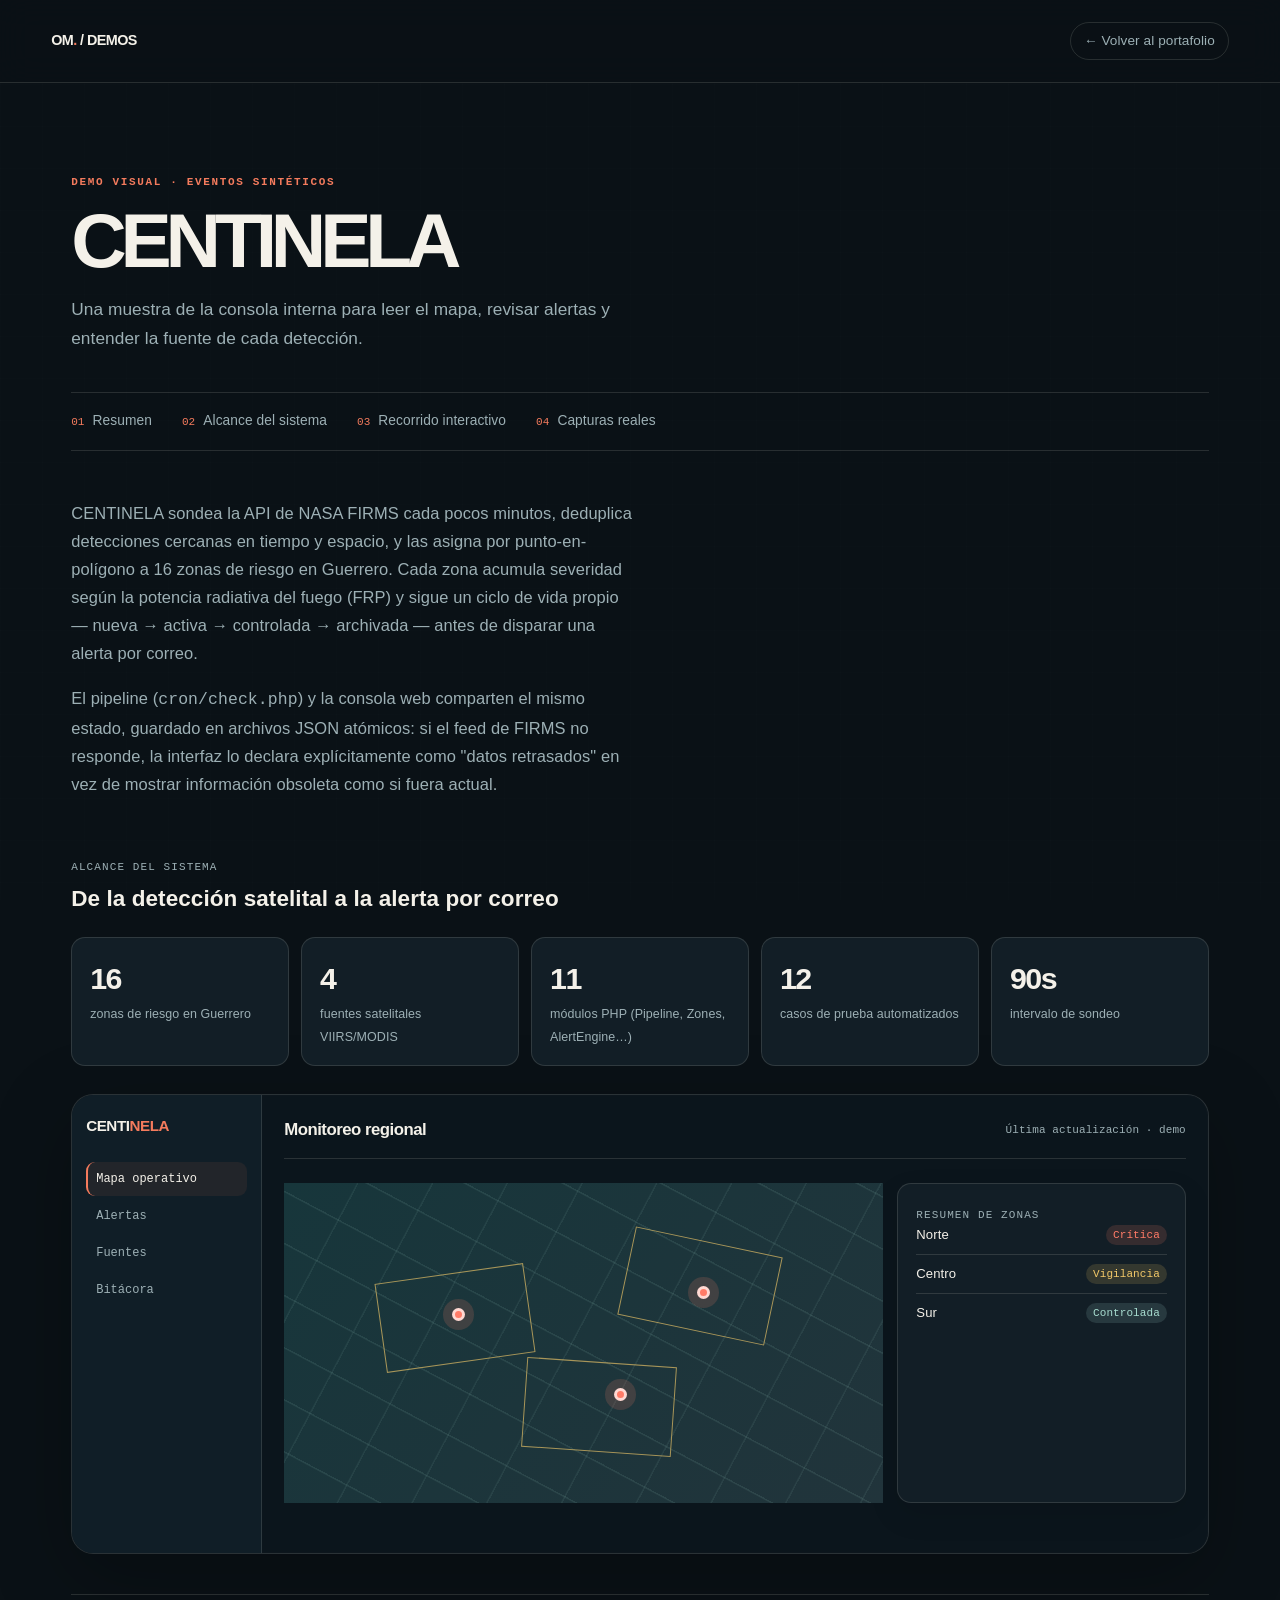
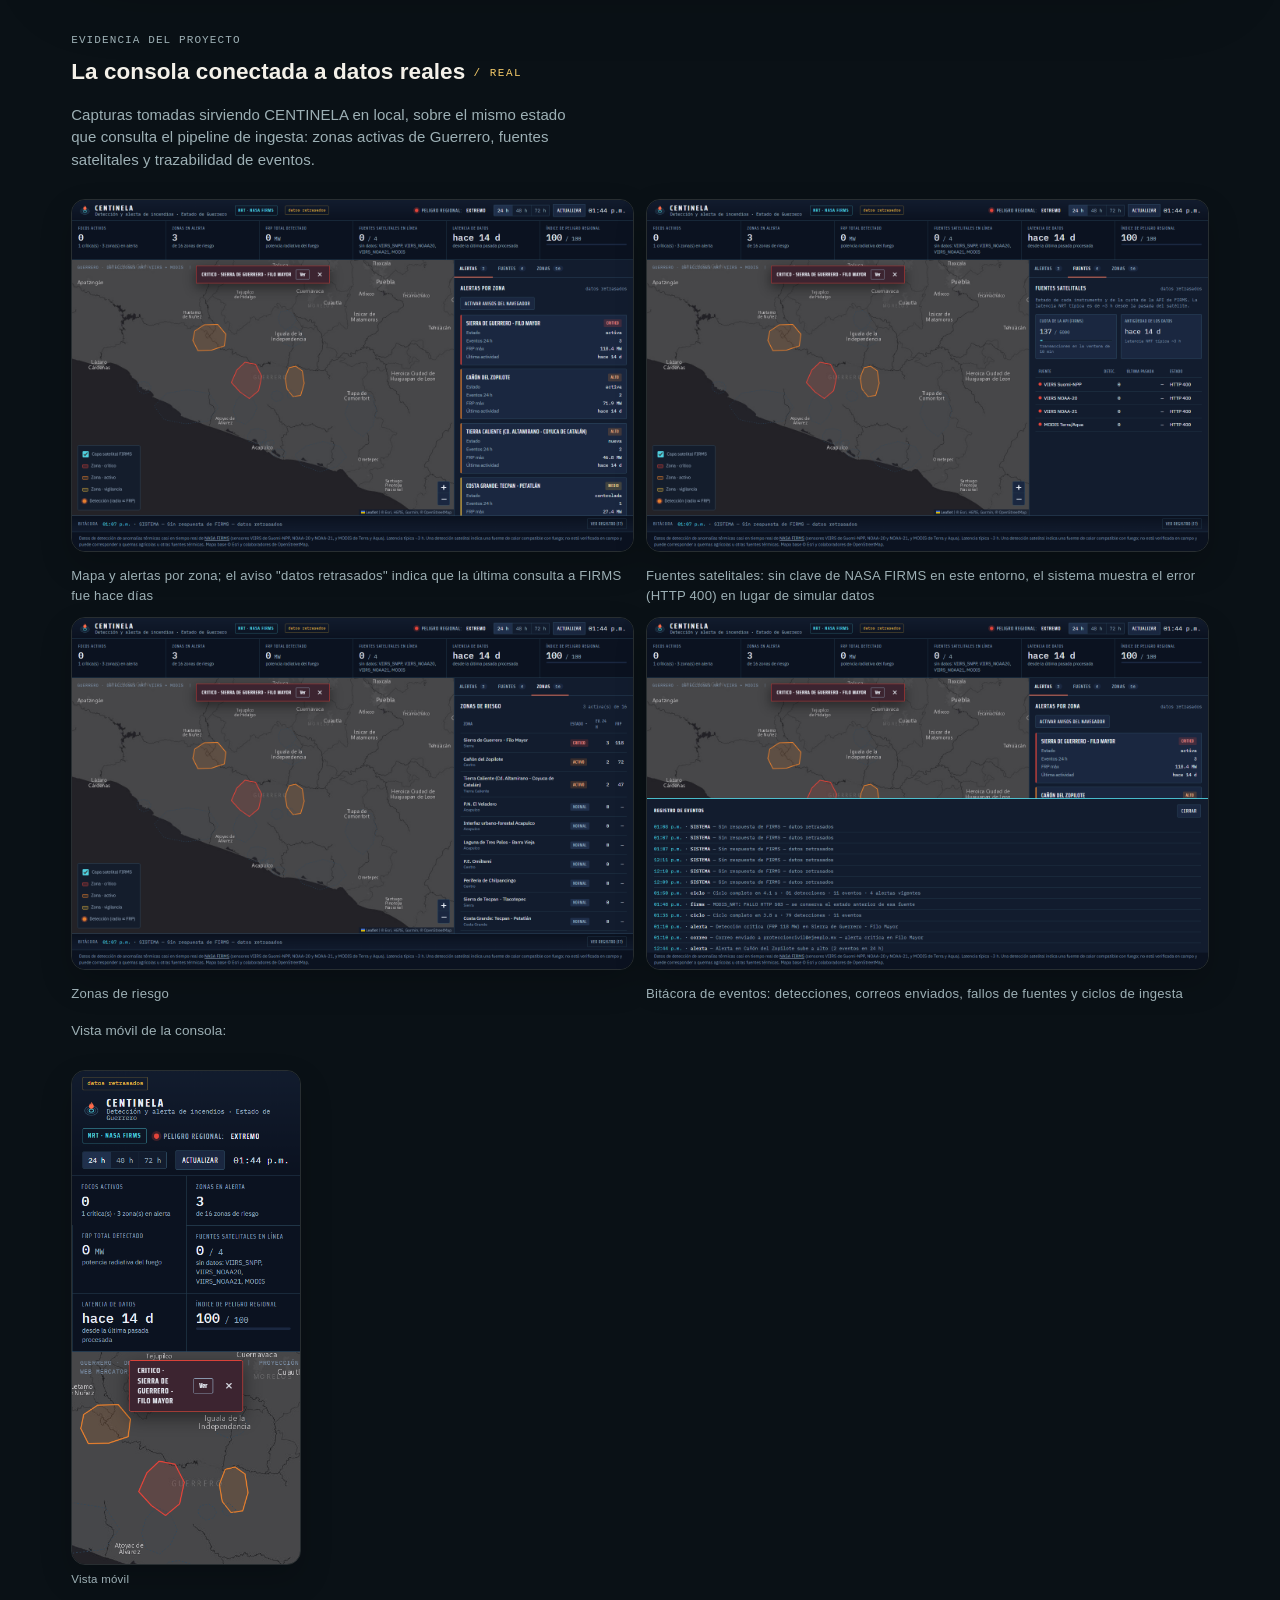
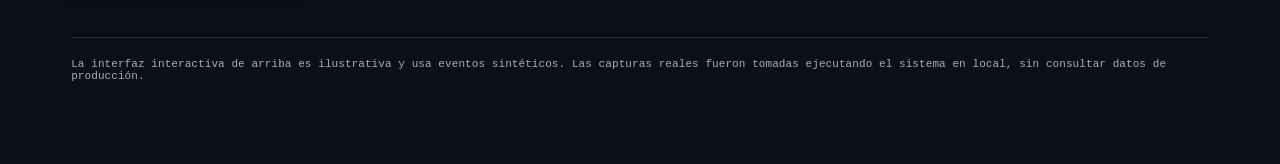
==== commit a030434c: "Corrige galerias de las demos y captura de control de pagos Las capturas se recortaban a una franja " ====
--- a/demos/centinela/index.html
+++ b/demos/centinela/index.html
@@ -28,11 +28,14 @@
 <section id="capturas-reales" class="evidence-section real-evidence">
   <div class="evidence-heading"><span class="panel-label">Evidencia del proyecto</span><h2>La consola conectada a datos reales</h2><p>Capturas tomadas sirviendo CENTINELA en local, sobre el mismo estado que consulta el pipeline de ingesta: zonas activas de Guerrero, fuentes satelitales y trazabilidad de eventos.</p></div>
   <figure class="gallery gallery-wide">
-    <div><img src="../../assets/capturas/centinela-real/01-mapa-alertas.png" alt="Mapa operativo real con zonas activas en Guerrero"><figcaption>Mapa y alertas por zona</figcaption></div>
-    <div><img src="../../assets/capturas/centinela-real/02-fuentes.png" alt="Estado real de las fuentes satelitales VIIRS y MODIS"><figcaption>Fuentes satelitales</figcaption></div>
-    <div><img src="../../assets/capturas/centinela-real/03-zonas.png" alt="Listado real de las 16 zonas de riesgo"><figcaption>Zonas de riesgo</figcaption></div>
-    <div><img src="../../assets/capturas/centinela-real/04-bitacora.png" alt="Bitácora real de eventos del sistema"><figcaption>Bitácora de eventos</figcaption></div>
-    <div><img src="../../assets/capturas/centinela-real/05-movil.png" alt="Vista móvil real de CENTINELA"><figcaption>Vista móvil</figcaption></div>
+    <div><img src="../../assets/capturas/centinela-real/01-mapa-alertas.png" loading="lazy" decoding="async" alt="Mapa operativo real con zonas activas en Guerrero"><figcaption>Mapa y alertas por zona; el aviso "datos retrasados" indica que la última consulta a FIRMS fue hace días</figcaption></div>
+    <div><img src="../../assets/capturas/centinela-real/02-fuentes.png" loading="lazy" decoding="async" alt="Estado real de las fuentes satelitales VIIRS y MODIS"><figcaption>Fuentes satelitales: sin clave de NASA FIRMS en este entorno, el sistema muestra el error (HTTP 400) en lugar de simular datos</figcaption></div>
+    <div><img src="../../assets/capturas/centinela-real/03-zonas.png" loading="lazy" decoding="async" alt="Listado real de las 16 zonas de riesgo"><figcaption>Zonas de riesgo</figcaption></div>
+    <div><img src="../../assets/capturas/centinela-real/04-bitacora.png" loading="lazy" decoding="async" alt="Bitácora real de eventos del sistema"><figcaption>Bitácora de eventos: detecciones, correos enviados, fallos de fuentes y ciclos de ingesta</figcaption></div>
+  </figure>
+  <p class="evidence-note">Vista móvil de la consola:</p>
+  <figure class="gallery gallery-phone">
+    <div><img src="../../assets/capturas/centinela-real/05-movil.png" loading="lazy" decoding="async" alt="Vista móvil real de CENTINELA"><figcaption>Vista móvil</figcaption></div>
   </figure>
 </section>
 
--- a/demos/internal.css
+++ b/demos/internal.css
@@ -13,3 +13,19 @@
 .gallery-wide img { aspect-ratio: 16 / 10; object-fit: cover; object-position: top; }
 .gallery-wide figcaption { padding-top: .5rem; color: var(--muted, #9aa6b2); font-size: .82rem; }
 @media (max-width: 700px) { .gallery-wide { grid-template-columns: 1fr; } }
+
+/* Galerías: cada captura conserva su proporción original (sin recortes). */
+.gallery img, .gallery-wide img { aspect-ratio: auto; height: auto; object-fit: contain; }
+.gallery { margin-inline: 0; }
+.gallery-phone { grid-template-columns: repeat(auto-fill, minmax(180px, 230px)); justify-content: start; }
+.gallery img[role="button"] { cursor: zoom-in; }
+.gallery img[role="button"]:focus-visible { outline: 2px solid var(--coral, #f47b5d); outline-offset: 3px; }
+@media (max-width: 700px) { .gallery-phone { grid-template-columns: repeat(2, minmax(0, 1fr)); } }
+
+/* Vista ampliada */
+.lightbox { align-items: center; background: rgba(6, 10, 14, .94); display: flex; flex-direction: column; inset: 0; justify-content: center; padding: 24px; position: fixed; z-index: 50; }
+.lightbox[hidden] { display: none; }
+.lightbox img { border-radius: 10px; box-shadow: 0 24px 80px rgba(0, 0, 0, .5); cursor: zoom-out; max-height: 84vh; max-width: min(96vw, 1500px); object-fit: contain; }
+.lightbox__cap { color: var(--muted, #9db0b5); font-size: .85rem; margin: 14px 0 0; }
+.lightbox__close { background: transparent; border: 1px solid var(--line-strong, rgba(168,221,208,.3)); border-radius: 999px; color: var(--paper, #f4f1e9); cursor: pointer; font-size: 1.4rem; height: 42px; line-height: 1; position: absolute; right: 20px; top: 20px; width: 42px; }
+.lightbox__close:focus-visible { outline: 2px solid var(--coral, #f47b5d); outline-offset: 2px; }
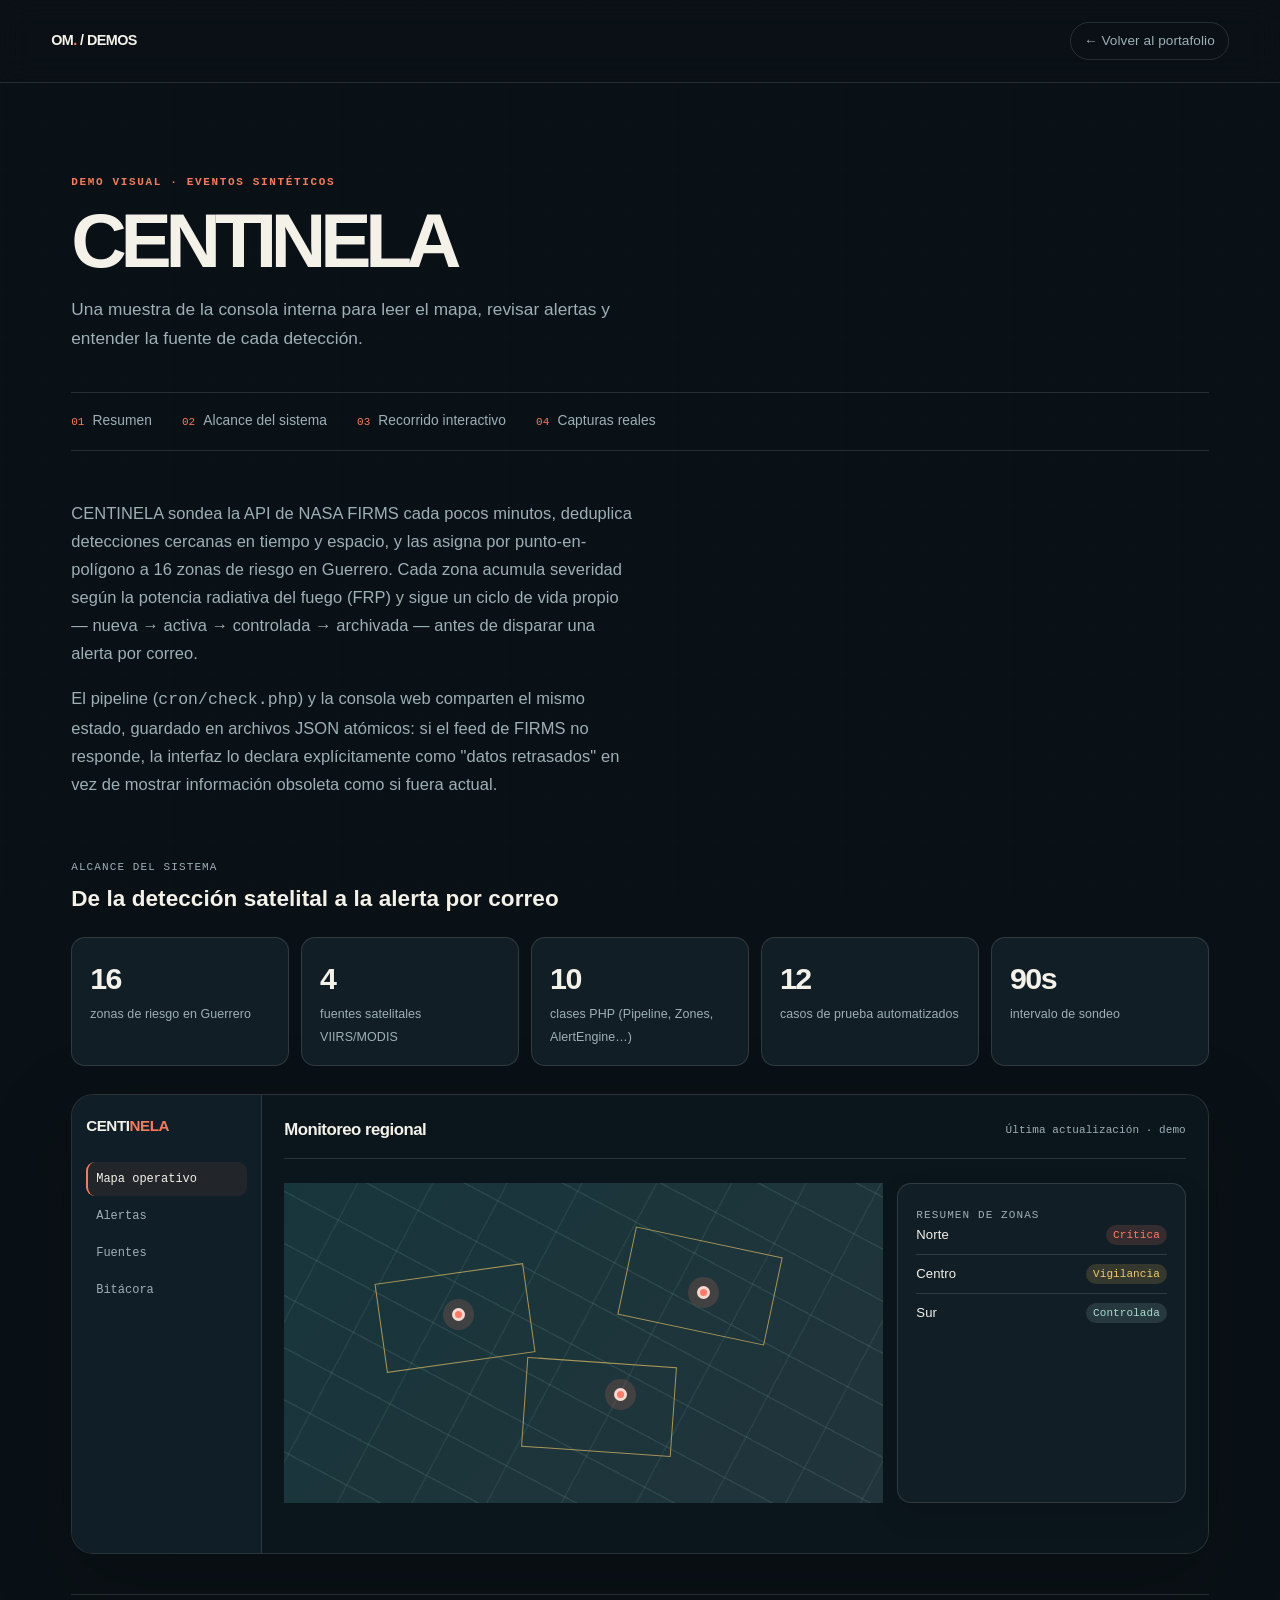
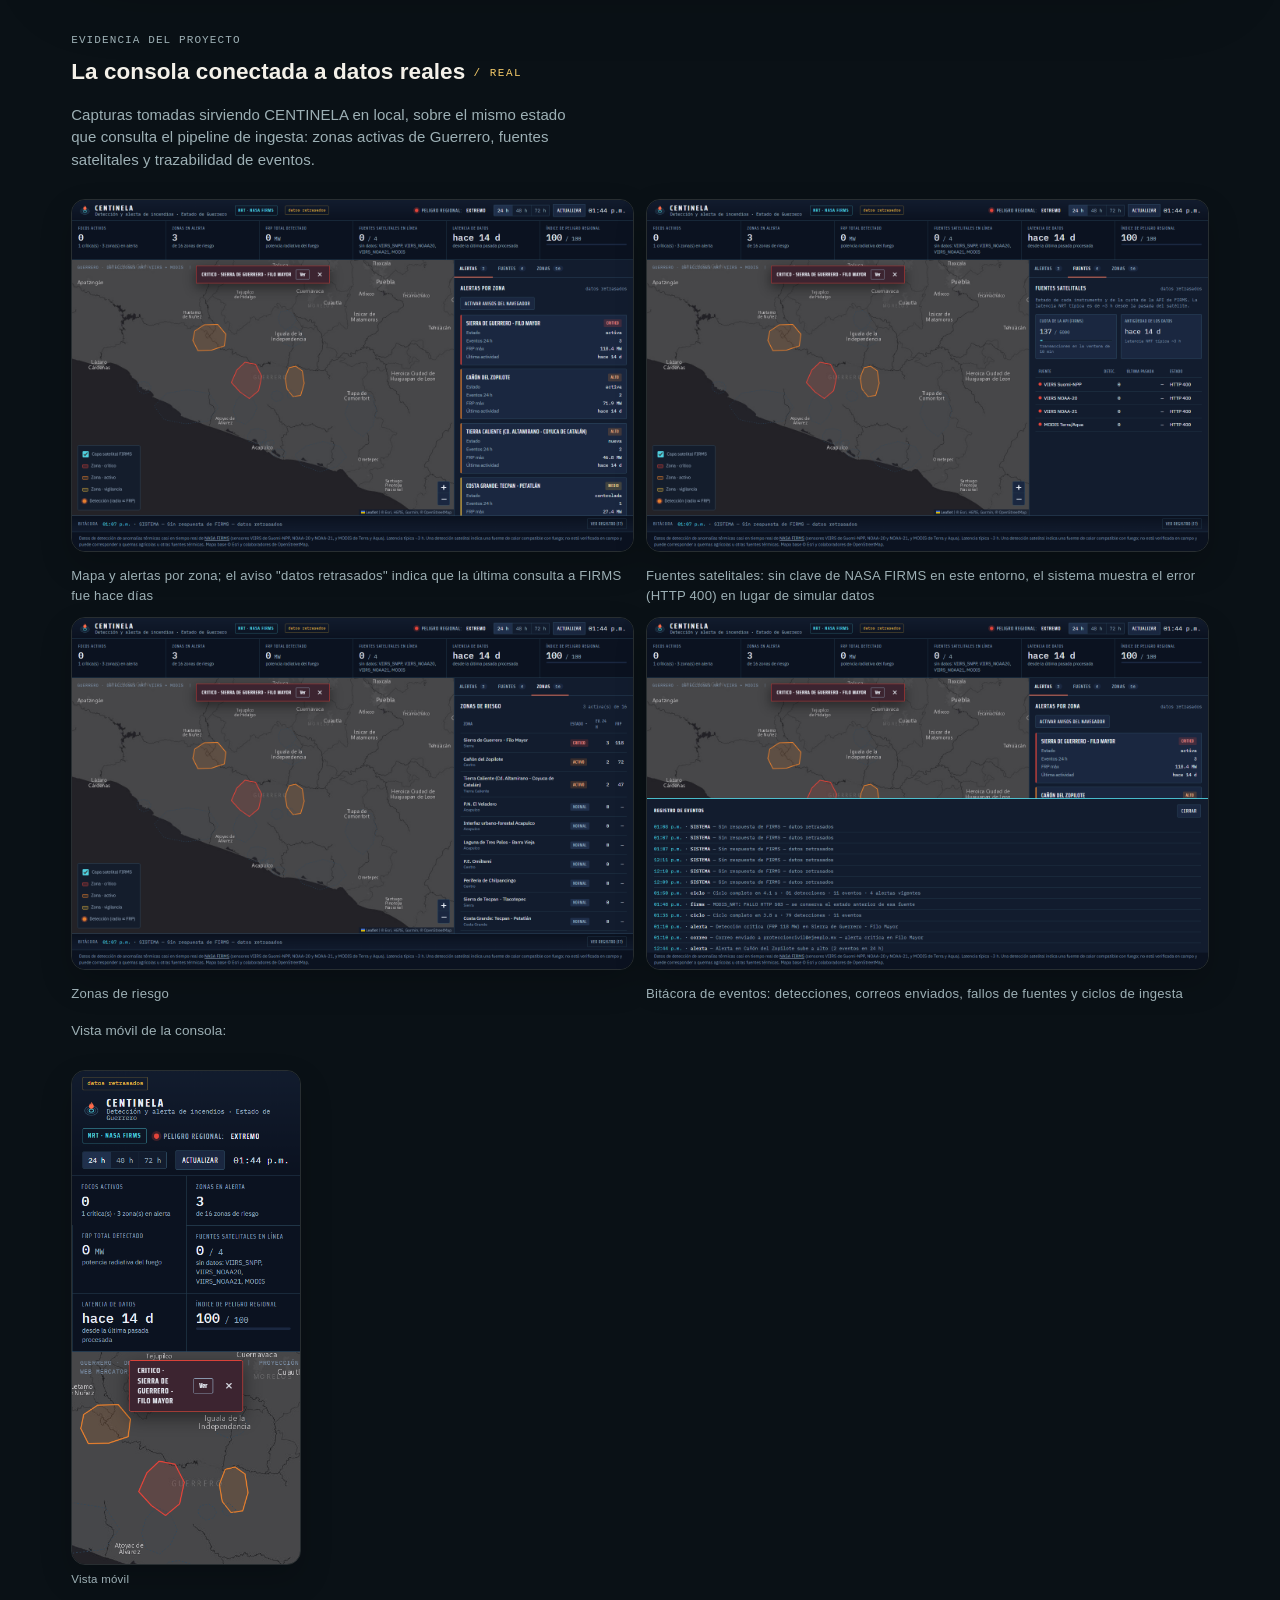
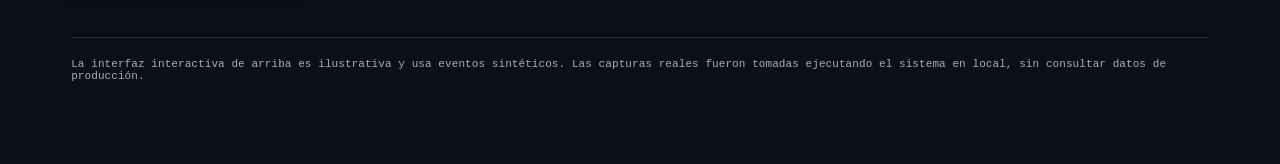
==== commit a4bc7aed: "Corrige cifras de alcance: 13 apps, 10 clases PHP y ~2 200 lineas en Reels UTyPCB tiene 13 apps de D" ====
--- a/demos/centinela/index.html
+++ b/demos/centinela/index.html
@@ -17,7 +17,7 @@
   <div class="scale-grid">
     <div class="stat"><strong>16</strong><small>zonas de riesgo en Guerrero</small></div>
     <div class="stat"><strong>4</strong><small>fuentes satelitales VIIRS/MODIS</small></div>
-    <div class="stat"><strong>11</strong><small>módulos PHP (Pipeline, Zones, AlertEngine…)</small></div>
+    <div class="stat"><strong>10</strong><small>clases PHP (Pipeline, Zones, AlertEngine…)</small></div>
     <div class="stat"><strong>12</strong><small>casos de prueba automatizados</small></div>
     <div class="stat"><strong>90s</strong><small>intervalo de sondeo</small></div>
   </div>
--- a/demos/internal.css
+++ b/demos/internal.css
@@ -29,3 +29,6 @@
 .lightbox__cap { color: var(--muted, #9db0b5); font-size: .85rem; margin: 14px 0 0; }
 .lightbox__close { background: transparent; border: 1px solid var(--line-strong, rgba(168,221,208,.3)); border-radius: 999px; color: var(--paper, #f4f1e9); cursor: pointer; font-size: 1.4rem; height: 42px; line-height: 1; position: absolute; right: 20px; top: 20px; width: 42px; }
 .lightbox__close:focus-visible { outline: 2px solid var(--coral, #f47b5d); outline-offset: 2px; }
+
+/* Capturas de la maqueta: misma proporción para alinear las filas. */
+#vistas-demo .gallery img { aspect-ratio: 1138 / 461; object-fit: cover; object-position: top; }
